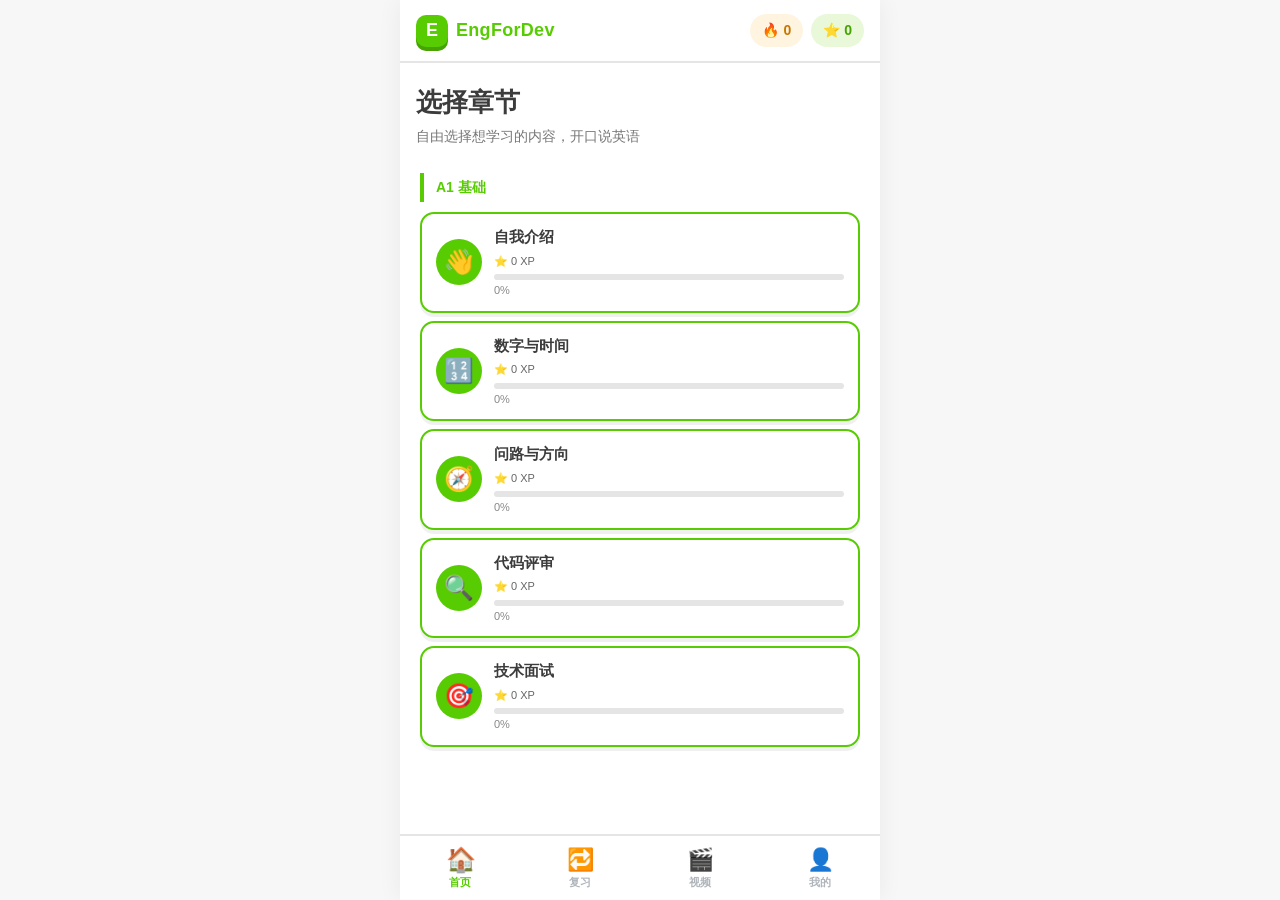
==== index.html @ a8bc193c "first commit" ====
<!DOCTYPE html>
<html lang="zh-CN">
<head>
  <meta charset="UTF-8">
  <!-- 手机优先：禁用缩放，适配触屏 -->
  <meta name="viewport" content="width=device-width, initial-scale=1.0, maximum-scale=1.0, user-scalable=no, viewport-fit=cover">
  <meta name="theme-color" content="#58CC02">
  <meta name="apple-mobile-web-app-capable" content="yes">
  <meta name="apple-mobile-web-app-status-bar-style" content="default">
  <title>EngForDev - 开发者英语</title>
  <link rel="manifest" href="manifest.json">
  <link rel="stylesheet" href="style.css?v=7">
</head>
<body>
  <!-- 应用根容器：手机优先，桌面端居中限宽 -->
  <div id="app">

    <!-- ============ 顶部状态栏 ============ -->
    <header class="app-header">
      <div class="logo">
        <span class="logo-mark">E</span>
        <span class="logo-text">EngForDev</span>
      </div>
      <div class="stats">
        <!-- 连续打卡天数 -->
        <div class="stat-pill streak" title="连续打卡">
          <span class="stat-icon">🔥</span>
          <span class="stat-value" id="streak-count">0</span>
        </div>
        <!-- 总 XP -->
        <div class="stat-pill xp" title="总经验">
          <span class="stat-icon">⭐</span>
          <span class="stat-value" id="xp-count">0</span>
        </div>
      </div>
    </header>

    <!-- ============ 主视图区 ============ -->
    <!-- 各 .view 默认隐藏，.active 显示；由 app.js 切换 -->
    <main id="main-view">

      <!-- ---------- 首页：路径图 ---------- -->
      <section id="view-home" class="view active">
        <div class="view-inner">
          <h1 class="page-title">选择章节</h1>
          <p class="page-sub">自由选择想学习的内容，开口说英语</p>
          <!-- 路径图节点由 app.js 根据 data.js 动态生成 -->
          <div id="path-map" class="path-map"></div>
        </div>
      </section>

      <!-- ---------- 学习页：分步流程 ---------- -->
      <section id="view-learn" class="view">
        <!-- 步骤进度条 -->
        <div class="step-progress">
          <div class="step-progress-bar"><div id="step-progress-fill"></div></div>
          <button class="step-exit" id="step-exit" title="退出学习">✕</button>
        </div>

        <!-- 步骤容器：每个 step 由 app.js 渲染，默认全部隐藏 -->
        <div id="learn-stage" class="learn-stage">
          <!-- 1. 本章目标 -->
          <div class="step" id="step-goal" hidden>
            <h2 class="step-title">本章目标</h2>
            <div class="goal-card" id="goal-card"></div>
            <button class="btn btn-primary btn-block" data-step-next>开始学习</button>
          </div>

          <!-- 2. 核心词块 -->
          <div class="step" id="step-blocks" hidden>
            <h2 class="step-title">核心词块</h2>
            <p class="step-hint">点喇叭朗读，跟读练习</p>
            <div id="blocks-list" class="blocks-list"></div>
            <button class="btn btn-primary btn-block" data-step-next>继续</button>
          </div>

          <!-- 3. 语法微讲解 -->
          <div class="step" id="step-grammar" hidden>
            <h2 class="step-title">语法微讲解</h2>
            <div id="grammar-card" class="grammar-card"></div>
            <button class="btn btn-primary btn-block" data-step-next>继续</button>
          </div>

          <!-- 4. 练习题（8道） -->
          <div class="step" id="step-quiz" hidden>
            <div class="quiz-header">
              <span class="quiz-counter" id="quiz-counter">1 / 8</span>
            </div>
            <div id="quiz-body" class="quiz-body"></div>
            <button class="btn btn-primary btn-block" id="quiz-check" disabled>检查</button>
          </div>

          <!-- 5. 视频播放器（中英双字幕） -->
          <div class="step" id="step-video" hidden>
            <h2 class="step-title">情景视频</h2>
            <div class="video-wrap" id="video-wrap">
              <!-- video 元素由 app.js 注入 src，track 加载 vtt 字幕 -->
            </div>
            <div id="subtitle-area" class="subtitle-area"></div>
            <p class="step-hint">点击英文字母查看释义</p>
            <!-- 跟读面板：点"跟读"按钮后展开，逐句朗读→录音→评分 -->
            <div id="shadow-panel" class="shadow-panel" hidden>
              <div class="shadow-head">
                <span class="shadow-title">🎤 跟读练习</span>
                <button class="shadow-close" id="shadow-close" title="关闭跟读" aria-label="关闭跟读">✕</button>
              </div>
              <div class="shadow-target">
                <div class="shadow-target-en" id="shadow-target-en">—</div>
                <div class="shadow-target-zh" id="shadow-target-zh">—</div>
              </div>
              <div class="shadow-result" id="shadow-result" hidden></div>
              <button class="btn btn-secondary btn-block" id="shadow-start">🎤 开始录音跟读</button>
            </div>
            <button class="btn btn-secondary btn-block" id="step-video-shadow">🎤 跟读本句</button>
            <button class="btn btn-primary btn-block" data-step-next>继续</button>
          </div>

          <!-- 6. 角色扮演 -->
          <div class="step" id="step-roleplay" hidden>
            <h2 class="step-title">角色扮演</h2>
            <p class="step-hint" id="roleplay-scene"></p>
            <div id="roleplay-log" class="roleplay-log"></div>
            <div id="roleplay-options" class="roleplay-options"></div>
          </div>

          <!-- 7. 章测（5题） -->
          <div class="step" id="step-exam" hidden>
            <div class="quiz-header">
              <span class="quiz-counter" id="exam-counter">1 / 5</span>
              <span class="quiz-label">章测</span>
            </div>
            <div id="exam-body" class="quiz-body"></div>
            <button class="btn btn-primary btn-block" id="exam-check" disabled>检查</button>
          </div>

          <!-- 8. 完成页 -->
          <div class="step" id="step-done" hidden>
            <div class="done-card">
              <div class="done-emoji">🎉</div>
              <h2 class="done-title">本章完成！</h2>
              <div class="done-stats" id="done-stats"></div>
              <button class="btn btn-primary btn-block" id="done-back-home">返回首页</button>
            </div>
          </div>
        </div>
      </section>

      <!-- ---------- 复习页 ---------- -->
      <section id="view-review" class="view">
        <div class="view-inner">
          <h1 class="page-title">复习</h1>
          <div class="tabs">
            <button class="tab active" data-review-tab="wrong">错题本</button>
            <button class="tab" data-review-tab="spaced">间隔复习</button>
          </div>
          <!-- 错题列表 -->
          <div id="review-wrong" class="review-pane active">
            <div id="wrong-list" class="card-list"></div>
            <button class="btn btn-secondary btn-block" id="wrong-redo">重做全部错题</button>
          </div>
          <!-- 间隔复习 -->
          <div id="review-spaced" class="review-pane">
            <div id="spaced-list" class="card-list"></div>
          </div>
        </div>
      </section>

      <!-- ---------- 视频页 ---------- -->
      <section id="view-video" class="view">
        <div class="view-inner">
          <h1 class="page-title">视频库</h1>
          <p class="page-sub">支持加载 .vtt 双字幕与跟读</p>
          <div id="video-list" class="card-list"></div>
          <!-- 视频播放器（选中后展开） -->
          <div id="video-player" class="video-player" hidden>
            <div class="video-wrap" id="vp-wrap"></div>
            <div id="vp-subtitle" class="subtitle-area"></div>
            <!-- 跟读面板：与学习页结构一致，复用 startShadowing -->
            <div id="vp-shadow-panel" class="shadow-panel" hidden>
              <div class="shadow-head">
                <span class="shadow-title">🎤 跟读练习</span>
                <button class="shadow-close" id="vp-shadow-close" title="关闭跟读" aria-label="关闭跟读">✕</button>
              </div>
              <div class="shadow-target">
                <div class="shadow-target-en" id="vp-shadow-target-en">—</div>
                <div class="shadow-target-zh" id="vp-shadow-target-zh">—</div>
              </div>
              <div class="shadow-result" id="vp-shadow-result" hidden></div>
              <button class="btn btn-secondary btn-block" id="vp-shadow-start">🎤 开始录音跟读</button>
            </div>
            <div class="vp-controls">
              <button class="btn btn-secondary" id="vp-shadow">🎤 跟读模式</button>
            </div>
          </div>
        </div>
      </section>

      <!-- ---------- 我的页面 ---------- -->
      <section id="view-profile" class="view">
        <div class="view-inner">
          <h1 class="page-title">我的</h1>
          <!-- 统计卡 -->
          <div class="profile-stats">
            <div class="profile-stat">
              <div class="ps-value" id="profile-xp">0</div>
              <div class="ps-label">总 XP</div>
            </div>
            <div class="profile-stat">
              <div class="ps-value" id="profile-streak">0</div>
              <div class="ps-label">连续打卡</div>
            </div>
            <div class="profile-stat">
              <div class="ps-value" id="profile-chapters">0</div>
              <div class="ps-label">完成章节</div>
            </div>
          </div>
          <!-- 徽章墙 -->
          <h2 class="section-title">徽章墙</h2>
          <div id="badge-wall" class="badge-wall"></div>
          <!-- AI 设置 -->
          <h2 class="section-title">AI 角色扮演设置</h2>
          <div class="settings-card">
            <p class="settings-hint">填入 Gemini API Key 后，角色扮演将由 AI 生成回复；未填或调用失败时自动回退到预设对话树。</p>
            <label class="settings-label" for="gemini-api-key">Gemini API Key</label>
            <input type="password" id="gemini-api-key" class="settings-input" placeholder="AIza..." autocomplete="off">
            <div class="settings-row">
              <button class="btn btn-secondary" id="gemini-save">保存</button>
              <button class="btn btn-primary" id="gemini-test">测试连接</button>
            </div>
            <p class="settings-link">免费获取地址：<a href="https://aistudio.google.com/apikey" target="_blank" rel="noopener">aistudio.google.com/apikey</a></p>
            <p class="settings-status" id="gemini-status"></p>
          </div>
          <!-- 操作 -->
          <button class="btn btn-danger btn-block" id="reset-progress">重置全部进度</button>
        </div>
      </section>

    </main>

    <!-- ============ 底部导航 ============ -->
    <nav class="bottom-nav">
      <button class="nav-btn active" data-view="home">
        <span class="nav-icon">🏠</span><span class="nav-label">首页</span>
      </button>
      <button class="nav-btn" data-view="review">
        <span class="nav-icon">🔁</span><span class="nav-label">复习</span>
      </button>
      <button class="nav-btn" data-view="video">
        <span class="nav-icon">🎬</span><span class="nav-label">视频</span>
      </button>
      <button class="nav-btn" data-view="profile">
        <span class="nav-icon">👤</span><span class="nav-label">我的</span>
      </button>
    </nav>

    <!-- ============ 即时反馈遮罩 ============ -->
    <!-- 答对/答错时由 app.js 控制 .show -->
    <div id="feedback" class="feedback">
      <div class="feedback-inner" id="feedback-inner">
        <div class="feedback-emoji" id="feedback-emoji"></div>
        <div class="feedback-text" id="feedback-text"></div>
      </div>
    </div>

    <!-- ============ Toast 提示 ============ -->
    <div id="toast" class="toast" hidden></div>

    <!-- ============ 词义弹窗（点击字幕单词时弹出） ============ -->
    <div id="word-popup" class="word-popup" hidden>
      <div class="word-popup-card">
        <div class="word-popup-head">
          <span class="word-popup-word" id="word-popup-word">—</span>
          <button class="word-popup-close" id="word-popup-close" title="关闭" aria-label="关闭">✕</button>
        </div>
        <div class="word-popup-def" id="word-popup-def">—</div>
        <button class="btn btn-primary btn-block" id="word-popup-speak">🔊 朗读</button>
      </div>
    </div>
  </div>

  <!-- 数据层先于逻辑层加载 -->
  <script src="data.js?v=9"></script>
  <script src="app.js?v=9"></script>
</body>
</html>
---- style.css ----
/* ============================================================
   EngForDev 样式表
   风格参考 Duolingo：绿色 #58CC02、圆角、按钮动画、即时反馈
   手机优先：默认移动端布局，桌面端居中限宽 480px
   ============================================================ */

/* ---------- CSS 变量（主题色板） ---------- */
:root {
  --green: #58CC02;          /* 主品牌绿 */
  --green-dark: #46A302;     /* 按下/阴影绿 */
  --green-light: #89E14B;    /* 高亮绿 */
  --gold: #FFC800;           /* 已完成金色 */
  --gold-dark: #E0A800;
  --blue: #1CB0F6;           /* 信息蓝 */
  --red: #FF4B4B;            /* 错误红 */
  --red-dark: #E03535;
  --gray: #AFB5BB;           /* 未解锁灰 */
  --gray-light: #E5E5E5;
  --gray-bg: #F7F7F7;
  --text: #3C3C3C;
  --text-light: #777777;
  --white: #FFFFFF;
  --radius: 16px;            /* 通用圆角 */
  --radius-sm: 10px;
  --radius-lg: 24px;
  --shadow: 0 4px 0 var(--gray-light);
  --shadow-green: 0 4px 0 var(--green-dark);
  --shadow-gold: 0 4px 0 var(--gold-dark);
  --shadow-red: 0 4px 0 var(--red-dark);
  --tap: 52px;               /* 触控最小热区（手机端加大，防误触） */
  --font: -apple-system, BlinkMacSystemFont, "Segoe UI", "PingFang SC",
          "Hiragino Sans GB", "Microsoft YaHei", sans-serif;
}

/* ---------- 基础重置 ---------- */
* { box-sizing: border-box; margin: 0; padding: 0; -webkit-tap-highlight-color: transparent; }
html, body { height: 100%; }
body {
  font-family: var(--font);
  color: var(--text);
  background: var(--gray-bg);
  font-size: 16px;
  line-height: 1.5;
  /* 防止 iOS 整页滚动回弹 */
  overscroll-behavior: none;
  /* 手机端滑动流畅：禁止双击缩放延迟 */
  touch-action: manipulation;
  -webkit-text-size-adjust: 100%;
}
button { font-family: inherit; cursor: pointer; border: none; background: none; color: inherit;
  /* 防止按钮文字被选中导致误触高亮 */
  user-select: none; -webkit-user-select: none;
  /* 触屏滑动不卡顿 */
  touch-action: manipulation;
}
[hidden] { display: none !important; }

/* ---------- 应用根容器：手机优先，桌面端限宽 ---------- */
#app {
  display: flex;
  flex-direction: column;
  height: 100vh;
  max-width: 480px;          /* 桌面端模拟手机宽度 */
  margin: 0 auto;
  background: var(--white);
  box-shadow: 0 0 24px rgba(0,0,0,0.06);
  position: relative;
  overflow: hidden;
}

/* ---------- 顶部状态栏 ---------- */
.app-header {
  flex: 0 0 auto;
  display: flex;
  align-items: center;
  justify-content: space-between;
  padding: 14px 16px;
  background: var(--white);
  border-bottom: 2px solid var(--gray-light);
  padding-top: max(14px, env(safe-area-inset-top)); /* 适配刘海屏 */
}
.logo { display: flex; align-items: center; gap: 8px; }
.logo-mark {
  display: inline-flex; align-items: center; justify-content: center;
  width: 32px; height: 32px;
  background: var(--green); color: #fff;
  border-radius: 10px; font-weight: 800; font-size: 18px;
  box-shadow: var(--shadow-green);
}
.logo-text { font-weight: 800; font-size: 18px; color: var(--green); letter-spacing: 0.3px; }
.stats { display: flex; gap: 8px; }
.stat-pill {
  display: flex; align-items: center; gap: 4px;
  background: var(--gray-bg); border-radius: 999px;
  padding: 6px 12px; font-weight: 700; font-size: 14px;
  min-height: 32px;
}
.stat-pill.streak { background: #FFF4E0; color: #C77700; }
.stat-pill.xp { background: #E8F8D8; color: var(--green-dark); }
.stat-icon { font-size: 14px; }

/* ---------- 主视图区 ---------- */
#main-view { flex: 1 1 auto; overflow-y: auto; -webkit-overflow-scrolling: touch; }
.view { display: none; }
.view.active { display: block; animation: fadeIn .25s ease; }
@keyframes fadeIn { from { opacity: 0; transform: translateY(6px); } to { opacity: 1; transform: none; } }
.view-inner { padding: 20px 16px 96px; }   /* 底部留出导航空间 */
.page-title { font-size: 26px; font-weight: 800; color: var(--text); }
.page-sub { color: var(--text-light); margin-top: 4px; margin-bottom: 18px; font-size: 14px; }
.section-title { font-size: 18px; font-weight: 800; margin: 20px 0 12px; }

/* ============================================================
   首页：路径图
   ============================================================ */
.path-map {
  position: relative;
  display: flex;
  flex-direction: column;
  align-items: center;
  padding: 8px 0 32px;
  gap: 18px;
}
.path-node {
  position: relative;
  display: flex; flex-direction: column; align-items: center; gap: 6px;
}
/* 节点之间的连接线 */
.path-node + .path-node::before {
  content: ""; position: absolute; top: -18px; left: 50%;
  width: 4px; height: 18px; background: var(--gray-light);
  transform: translateX(-50%);
}
.node-circle {
  width: 72px; height: 72px; border-radius: 50%;
  display: flex; align-items: center; justify-content: center;
  font-size: 28px; font-weight: 800; color: #fff;
  position: relative; user-select: none;
  touch-action: manipulation;
  box-shadow: 0 6px 0 rgba(0,0,0,0.12);
  transition: transform .15s ease;
}
.node-circle:active { transform: translateY(3px); }
/* 状态：已完成（金色 + 星标） */
.node-circle.done { background: var(--gold); box-shadow: var(--shadow-gold); }
.node-circle.done::after { content: "★"; position: absolute; font-size: 30px; }
/* 状态：当前（绿色 + 脉冲动画） */
.node-circle.current { background: var(--green); box-shadow: var(--shadow-green); animation: pulse 1.8s infinite; }
@keyframes pulse {
  0%, 100% { box-shadow: var(--shadow-green), 0 0 0 0 rgba(88,204,2,0.5); }
  50% { box-shadow: var(--shadow-green), 0 0 0 14px rgba(88,204,2,0); }
}
/* 状态：未解锁（灰色 + 锁） */
.node-circle.locked { background: var(--gray); box-shadow: 0 6px 0 #9aa0a6; }
.node-circle.locked::after { content: "🔒"; font-size: 24px; }
.node-label { font-size: 13px; font-weight: 700; text-align: center; max-width: 120px; }
.node-label.locked { color: var(--gray); }

/* ===== 首页：章节自由选择列表 ===== */
.path-map {
  display: block;
  padding: 8px 0 32px;
}
.stage-group { margin-bottom: 20px; }
.stage-label {
  font-size: 14px; font-weight: 800; color: var(--green);
  padding: 4px 12px; margin: 0 4px 10px;
  border-left: 4px solid var(--green);
}
.chapter-card {
  display: flex; align-items: center; gap: 12px;
  background: #fff; border: 2px solid var(--gray-light);
  border-radius: 14px; padding: 12px 14px; margin: 8px 4px;
  box-shadow: 0 4px 0 rgba(0,0,0,0.06);
  touch-action: manipulation; cursor: pointer;
  transition: transform .12s ease, border-color .12s;
}
.chapter-card:active { transform: translateY(2px); }
.chapter-card.done { border-color: var(--gold); background: #fffdf5; }
.chapter-card.available { border-color: var(--green); }
.chapter-icon {
  width: 46px; height: 46px; border-radius: 50%;
  background: var(--green); color: #fff;
  display: flex; align-items: center; justify-content: center;
  font-size: 24px; flex-shrink: 0;
}
.chapter-card.done .chapter-icon { background: var(--gold); }
.chapter-meta { flex: 1; min-width: 0; }
.chapter-title { font-size: 15px; font-weight: 700; margin-bottom: 4px; }
.chapter-sub { display: flex; gap: 8px; font-size: 11px; color: #666; margin-bottom: 5px; }
.chapter-done { color: var(--gold); font-weight: 700; }
.chapter-progress {
  height: 6px; background: var(--gray-light); border-radius: 3px; overflow: hidden;
}
.chapter-progress-fill {
  height: 100%; background: var(--green); border-radius: 3px;
  transition: width .3s ease;
}
.chapter-card.done .chapter-progress-fill { background: var(--gold); }
.chapter-pct { font-size: 11px; color: #888; margin-top: 2px; }

/* ============================================================
   学习页：分步流程
   ============================================================ */
/* 步骤进度条 */
.step-progress {
  position: sticky; top: 0; z-index: 5;
  display: flex; align-items: center; gap: 12px;
  padding: 10px 16px; background: var(--white);
  border-bottom: 2px solid var(--gray-light);
}
.step-progress-bar { flex: 1; height: 12px; background: var(--gray-light); border-radius: 999px; overflow: hidden; }
#step-progress-fill { height: 100%; width: 0; background: var(--green); border-radius: 999px; transition: width .4s ease; }
.step-exit {
  width: 36px; height: 36px; border-radius: 50%;
  background: var(--gray-bg); color: var(--text-light);
  font-size: 18px; font-weight: 700; display: flex; align-items: center; justify-content: center;
}
.step-exit:active { background: var(--gray-light); }

.learn-stage { padding: 20px 16px 120px; }
.step { animation: fadeIn .3s ease; }
.step-title { font-size: 22px; font-weight: 800; margin-bottom: 8px; }
.step-hint { color: var(--text-light); font-size: 14px; margin-bottom: 16px; }

/* 本章目标卡 */
.goal-card {
  background: linear-gradient(135deg, #E8F8D8, #fff);
  border: 2px solid var(--green-light);
  border-radius: var(--radius); padding: 20px; margin-bottom: 20px;
}
.goal-card .goal-emoji { font-size: 40px; margin-bottom: 8px; }
.goal-card .goal-text { font-size: 16px; font-weight: 600; }

/* 核心词块卡 */
.blocks-list { display: flex; flex-direction: column; gap: 12px; margin-bottom: 20px; }
.block-card {
  display: flex; align-items: center; gap: 12px;
  background: var(--white); border: 2px solid var(--gray-light);
  border-radius: var(--radius); padding: 14px;
}
.block-speak {
  flex: 0 0 auto; width: 52px; height: 52px; border-radius: 50%;
  background: var(--blue); color: #fff; font-size: 22px;
  display: flex; align-items: center; justify-content: center;
  box-shadow: 0 4px 0 #0D8FCC; transition: transform .12s;
}
.block-speak:active { transform: translateY(2px); box-shadow: 0 2px 0 #0D8FCC; }
.block-text { flex: 1; }
.block-en { font-size: 17px; font-weight: 700; color: var(--text); }
.block-zh { font-size: 13px; color: var(--text-light); margin-top: 2px; }

/* 语法卡 */
.grammar-card {
  background: #FFF8E0; border: 2px solid #FFE08A;
  border-radius: var(--radius); padding: 18px; margin-bottom: 20px;
}
.grammar-title { font-weight: 800; color: #B07A00; margin-bottom: 8px; }
.grammar-rule { font-size: 15px; margin-bottom: 10px; }
.grammar-table { width: 100%; border-collapse: collapse; font-size: 14px; }
.grammar-table th, .grammar-table td { padding: 8px; text-align: center; border: 1px solid #FFE08A; }
.grammar-table th { background: #FFEFC0; }
.grammar-example { font-size: 14px; color: var(--text-light); font-style: italic; }

/* ============================================================
   练习题 / 章测通用
   ============================================================ */
.quiz-header { display: flex; align-items: center; justify-content: space-between; margin-bottom: 12px; }
.quiz-counter { font-weight: 700; color: var(--green-dark); }
.quiz-label { background: var(--gold); color: #fff; padding: 2px 10px; border-radius: 999px; font-size: 12px; font-weight: 700; }
.quiz-body { margin-bottom: 16px; }
.quiz-prompt { font-size: 19px; font-weight: 700; margin-bottom: 16px; line-height: 1.45; }
.quiz-prompt .blank { display: inline-block; min-width: 60px; border-bottom: 3px solid var(--green); margin: 0 4px; }

/* 选项按钮 */
.option-btn {
  display: block; width: 100%; text-align: left;
  padding: 14px 16px; margin-bottom: 10px; min-height: var(--tap);
  border: 2px solid var(--gray-light); border-radius: var(--radius-sm);
  background: var(--white); font-size: 16px; font-weight: 600;
  box-shadow: 0 3px 0 var(--gray-light); transition: all .12s;
}
.option-btn:active { transform: translateY(2px); box-shadow: 0 1px 0 var(--gray-light); }
.option-btn.selected { border-color: var(--green); box-shadow: 0 3px 0 var(--green-light); background: #F4FFE8; }
.option-btn.correct { border-color: var(--green); background: #E8F8D8; box-shadow: var(--shadow-green); }
.option-btn.wrong { border-color: var(--red); background: #FFEAEA; box-shadow: var(--shadow-red); }
.option-btn.disabled { pointer-events: none; opacity: .6; }

/* 排序题：可拖拽词块 */
.order-area {
  display: flex; flex-wrap: wrap; gap: 8px;
  min-height: 56px; padding: 10px;
  border: 2px dashed var(--gray-light); border-radius: var(--radius-sm); margin-bottom: 12px;
}
.order-area.empty::before { content: "拖入或点击下方词块排序"; color: var(--gray); font-size: 13px; }
.order-chip {
  padding: 8px 14px; background: var(--green); color: #fff;
  border-radius: 8px; font-weight: 700; font-size: 15px;
  box-shadow: 0 3px 0 var(--green-dark);
}
.order-chip:active { transform: translateY(2px); }
.order-pool { display: flex; flex-wrap: wrap; gap: 8px; }
.order-pool .order-chip { background: var(--blue); box-shadow: 0 3px 0 #0D8FCC; }

/* 填空题：输入框 */
.fill-input {
  width: 100%; padding: 14px 16px; font-size: 18px; font-weight: 700;
  border: 2px solid var(--gray-light); border-radius: var(--radius-sm);
  outline: none; transition: border-color .15s;
}
.fill-input:focus { border-color: var(--green); }
.fill-input.correct { border-color: var(--green); background: #E8F8D8; }
.fill-input.wrong { border-color: var(--red); background: #FFEAEA; }

/* ============================================================
   视频播放器 + 字幕
   ============================================================ */
.video-wrap { background: #000; border-radius: var(--radius); overflow: hidden; margin-bottom: 12px; }
.video-wrap video { display: block; width: 100%; }
.subtitle-area {
  background: #222; color: #fff; border-radius: var(--radius);
  padding: 14px; min-height: 56px; margin-bottom: 12px; font-size: 16px;
  line-height: 1.6; text-align: center;
}
.subtitle-en { font-weight: 700; margin-bottom: 4px; }
.subtitle-en .word { cursor: pointer; border-bottom: 2px dotted var(--green-light);
  /* 词级点击热区扩大：手机端易点中 */
  display: inline-block; padding: 2px 1px; margin: 0 1px;
  touch-action: manipulation;
}
.subtitle-en .word:active { color: var(--green-light); }
.subtitle-zh { color: #CCC; font-size: 14px; }

.video-player { margin-top: 16px; }
.vp-controls { display: flex; gap: 10px; }
.video-card {
  display: flex; align-items: center; gap: 12px;
  background: var(--white); border: 2px solid var(--gray-light);
  border-radius: var(--radius); padding: 14px; margin-bottom: 10px;
}
.video-thumb {
  flex: 0 0 auto; width: 64px; height: 64px; border-radius: 12px;
  background: linear-gradient(135deg, var(--green), var(--green-light));
  display: flex; align-items: center; justify-content: center; font-size: 28px;
}
.video-meta { flex: 1; }
.video-title { font-weight: 700; font-size: 15px; }
.video-desc { font-size: 13px; color: var(--text-light); margin-top: 2px; }

/* ============================================================
   角色扮演
   ============================================================ */
.roleplay-log { display: flex; flex-direction: column; gap: 10px; margin-bottom: 16px; }
.rp-bubble {
  max-width: 80%; padding: 12px 16px; border-radius: 16px;
  font-size: 15px; line-height: 1.4; animation: fadeIn .25s ease;
}
.rp-bubble.npc {
  align-self: flex-start; background: var(--gray-light);
  border-bottom-left-radius: 4px;
}
.rp-bubble.me {
  align-self: flex-end; background: var(--green); color: #fff;
  border-bottom-right-radius: 4px;
}
.rp-bubble.me.wrong { background: var(--red); }
.roleplay-options { display: flex; flex-direction: column; gap: 8px; }
.rp-stats { background: #E8F8D8; border-radius: var(--radius); padding: 14px; text-align: center; font-weight: 700; color: var(--green-dark); margin-bottom: 8px; }
.retell-row { display: flex; align-items: center; justify-content: space-between; gap: 10px; margin-bottom: 8px; }
.retell-sentence { background: #FFF7D6; padding: 10px 14px; border-radius: var(--radius); flex: 1; font-style: italic; }

/* ============================================================
   完成页
   ============================================================ */
.done-card { text-align: center; padding: 20px 0; }
.done-emoji { font-size: 72px; animation: bounce 1s ease infinite; }
@keyframes bounce { 0%,100% { transform: translateY(0); } 50% { transform: translateY(-10px); } }
.done-title { font-size: 26px; font-weight: 800; color: var(--green-dark); margin: 12px 0; }
.done-stats { display: flex; justify-content: center; gap: 16px; margin-bottom: 24px; }
.done-stat { background: #E8F8D8; border-radius: var(--radius); padding: 14px 20px; }
.done-stat .ds-value { font-size: 24px; font-weight: 800; color: var(--green-dark); }
.done-stat .ds-label { font-size: 12px; color: var(--text-light); }

/* ============================================================
   复习页
   ============================================================ */
.tabs { display: flex; gap: 8px; margin-bottom: 16px; }
.tab {
  flex: 1; padding: 10px; border-radius: var(--radius-sm);
  background: var(--gray-bg); font-weight: 700; font-size: 14px; color: var(--text-light);
}
.tab.active { background: var(--green); color: #fff; box-shadow: var(--shadow-green); }
.review-pane { display: none; }
.review-pane.active { display: block; }
.card-list { display: flex; flex-direction: column; gap: 10px; margin-bottom: 16px; }
.review-item {
  background: var(--white); border: 2px solid var(--gray-light);
  border-radius: var(--radius-sm); padding: 14px;
}
.review-item .ri-type { font-size: 11px; font-weight: 700; color: var(--blue); text-transform: uppercase; }
.review-item .ri-prompt { font-size: 15px; font-weight: 600; margin: 4px 0; }
.review-item .ri-answer { font-size: 13px; color: var(--green-dark); }
.review-item .ri-answer.wrong-ans { color: var(--red); text-decoration: line-through; }
.empty-state { text-align: center; color: var(--gray); padding: 40px 0; font-size: 14px; }

/* ============================================================
   我的页面
   ============================================================ */
.profile-stats { display: flex; gap: 10px; margin-bottom: 8px; }
.profile-stat {
  flex: 1; background: linear-gradient(135deg, #E8F8D8, #fff);
  border: 2px solid var(--green-light); border-radius: var(--radius);
  padding: 16px 8px; text-align: center;
}
.ps-value { font-size: 28px; font-weight: 800; color: var(--green-dark); }
.ps-label { font-size: 12px; color: var(--text-light); margin-top: 2px; }
.badge-wall { display: grid; grid-template-columns: repeat(3, 1fr); gap: 10px; margin-bottom: 24px; }
.badge {
  aspect-ratio: 1; border-radius: 50%; background: var(--gray-light);
  display: flex; flex-direction: column; align-items: center; justify-content: center;
  font-size: 28px; gap: 2px; opacity: .5;
}
.badge.earned { background: linear-gradient(135deg, var(--gold), #FFE070); opacity: 1; box-shadow: var(--shadow-gold); animation: pop .4s ease; }
.badge .badge-name { font-size: 10px; font-weight: 700; color: var(--text); }
@keyframes pop { 0% { transform: scale(0); } 80% { transform: scale(1.15); } 100% { transform: scale(1); } }

/* ============================================================
   按钮通用
   ============================================================ */
.btn {
  display: inline-flex; align-items: center; justify-content: center; gap: 8px;
  min-height: var(--tap); padding: 12px 20px; border-radius: var(--radius-sm);
  font-weight: 800; font-size: 16px; letter-spacing: .3px;
  transition: transform .12s, box-shadow .12s, filter .15s;
  user-select: none;
}
.btn:active { transform: translateY(2px); }
.btn:disabled { filter: grayscale(.6) opacity(.55); cursor: not-allowed; transform: none; }
.btn-block { display: flex; width: 100%; margin-top: 8px; }
.btn-primary { background: var(--green); color: #fff; box-shadow: var(--shadow-green); }
.btn-primary:active { box-shadow: 0 2px 0 var(--green-dark); }
.btn-secondary { background: var(--white); color: var(--blue); border: 2px solid var(--blue); box-shadow: 0 4px 0 var(--blue); }
.btn-secondary:active { box-shadow: 0 2px 0 var(--blue); }
.btn-danger { background: var(--red); color: #fff; box-shadow: var(--shadow-red); }
.btn-danger:active { box-shadow: 0 2px 0 var(--red-dark); }
.btn-ghost { background: transparent; color: var(--text-light); }

/* ============================================================
   即时反馈遮罩
   ============================================================ */
.feedback {
  position: fixed; left: 0; right: 0; bottom: 0;
  max-width: 480px; margin: 0 auto;
  transform: translateY(100%); transition: transform .3s ease;
  z-index: 50; pointer-events: none;
}
.feedback.show { transform: translateY(0); pointer-events: auto; }
.feedback-inner {
  display: flex; align-items: center; gap: 12px;
  padding: 16px 20px; border-radius: var(--radius-lg) var(--radius-lg) 0 0;
  border-bottom: 4px solid rgba(0,0,0,0.06);
}
.feedback.correct .feedback-inner { background: #E8F8D8; }
.feedback.wrong .feedback-inner { background: #FFEAEA; }
.feedback-emoji { font-size: 28px; }
.feedback-text { font-weight: 700; font-size: 16px; }
.feedback.correct .feedback-text { color: var(--green-dark); }
.feedback.wrong .feedback-text { color: var(--red-dark); }

/* ---------- Toast ---------- */
.toast {
  position: fixed; left: 50%; bottom: 96px; transform: translateX(-50%);
  background: rgba(0,0,0,0.82); color: #fff; padding: 10px 20px;
  border-radius: 999px; font-size: 14px; font-weight: 600; z-index: 60;
  animation: toastIn .25s ease;
}
@keyframes toastIn { from { opacity: 0; transform: translate(-50%, 10px); } to { opacity: 1; transform: translate(-50%, 0); } }

/* ============================================================
   底部导航
   ============================================================ */
.bottom-nav {
  flex: 0 0 auto; display: flex; background: var(--white);
  border-top: 2px solid var(--gray-light);
  padding-bottom: env(safe-area-inset-bottom);
}
.nav-btn {
  flex: 1; display: flex; flex-direction: column; align-items: center; justify-content: center;
  gap: 2px; padding: 10px 0; min-height: 64px;
  color: var(--gray); font-size: 11px; font-weight: 700; transition: color .15s;
}
.nav-icon { font-size: 22px; }
.nav-btn.active { color: var(--green); }
.nav-btn.active .nav-icon { transform: scale(1.1); }

/* ============================================================
   响应式：窄屏微调
   ============================================================ */
@media (max-width: 360px) {
  .page-title { font-size: 22px; }
  .node-circle { width: 64px; height: 64px; }
  .badge-wall { grid-template-columns: repeat(3, 1fr); }
}

/* ============================================================
   词义弹窗（点击字幕单词弹出）
   ============================================================ */
.word-popup {
  position: fixed; inset: 0; z-index: 80;
  background: rgba(0, 0, 0, 0.55);
  display: flex; align-items: center; justify-content: center;
  padding: 24px 20px;
  animation: fadeIn .2s ease;
}
.word-popup[hidden] { display: none !important; }
.word-popup-card {
  width: 100%; max-width: 360px;
  background: var(--white); border-radius: var(--radius-lg);
  padding: 18px 18px 16px;
  box-shadow: 0 12px 40px rgba(0,0,0,0.25);
  animation: pop .25s ease;
}
.word-popup-head {
  display: flex; align-items: center; justify-content: space-between;
  margin-bottom: 8px;
}
.word-popup-word {
  font-size: 22px; font-weight: 800; color: var(--green-dark);
  word-break: break-word;
}
.word-popup-close {
  width: 36px; height: 36px; border-radius: 50%;
  background: var(--gray-bg); color: var(--text-light);
  font-size: 18px; font-weight: 700;
  display: flex; align-items: center; justify-content: center;
  flex: 0 0 auto;
}
.word-popup-close:active { background: var(--gray-light); }
.word-popup-def {
  font-size: 16px; line-height: 1.5; color: var(--text);
  margin: 8px 0 14px; padding: 12px 14px;
  background: #F4FFE8; border-radius: var(--radius-sm);
  border-left: 4px solid var(--green);
}

/* ============================================================
   跟读面板（学习页 + 视频页共用结构）
   ============================================================ */
.shadow-panel {
  margin: 10px 0 14px; padding: 14px;
  background: linear-gradient(135deg, #E8F4FF, #fff);
  border: 2px solid #BFE3FF; border-radius: var(--radius);
  animation: fadeIn .25s ease;
}
.shadow-panel[hidden] { display: none !important; }
.shadow-head {
  display: flex; align-items: center; justify-content: space-between;
  margin-bottom: 8px;
}
.shadow-title { font-weight: 800; color: #0D8FCC; font-size: 15px; }
.shadow-close {
  width: 32px; height: 32px; border-radius: 50%;
  background: #fff; color: var(--text-light);
  font-size: 16px; font-weight: 700;
  display: flex; align-items: center; justify-content: center;
  flex: 0 0 auto;
}
.shadow-close:active { background: var(--gray-light); }
.shadow-target {
  background: #fff; border-radius: var(--radius-sm);
  padding: 12px 14px; margin-bottom: 10px;
  border: 1px solid #DCEFFF;
}
.shadow-target-en { font-size: 17px; font-weight: 700; color: var(--text); }
.shadow-target-zh { font-size: 13px; color: var(--text-light); margin-top: 4px; }
.shadow-result {
  font-size: 14px; padding: 10px 12px; border-radius: var(--radius-sm);
  margin-bottom: 10px; line-height: 1.5;
}
.shadow-result[hidden] { display: none !important; }
.shadow-result.pass { background: #E8F8D8; color: var(--green-dark); border-left: 4px solid var(--green); }
.shadow-result.fail { background: #FFEAEA; color: var(--red-dark); border-left: 4px solid var(--red); }

/* ---------- AI 角色扮演加载气泡 ---------- */
.rp-loading { color: var(--text-light); font-style: italic; letter-spacing: 2px; }

/* ---------- 设置卡片（Gemini API Key） ---------- */
.settings-card {
  background: var(--white); border: 1px solid var(--gray-light); border-radius: var(--radius);
  padding: 16px; margin-bottom: 16px;
}
.settings-hint { font-size: 13px; color: var(--text-light); margin-bottom: 12px; line-height: 1.5; }
.settings-label { display: block; font-size: 13px; font-weight: 700; color: var(--text); margin-bottom: 6px; }
.settings-input {
  width: 100%; padding: 12px 14px; font-size: 14px;
  border: 2px solid var(--gray-light); border-radius: var(--radius-sm);
  background: var(--white); color: var(--text);
  font-family: ui-monospace, Menlo, Consolas, monospace;
  outline: none; transition: border-color .15s;
}
.settings-input:focus { border-color: var(--green); }
.settings-row { display: flex; gap: 10px; margin-top: 10px; }
.settings-row .btn { flex: 1; }
.settings-link { font-size: 12px; color: var(--text-light); margin-top: 10px; }
.settings-link a { color: var(--blue); text-decoration: none; }
.settings-status { font-size: 13px; margin-top: 8px; min-height: 18px; color: var(--text-light); }
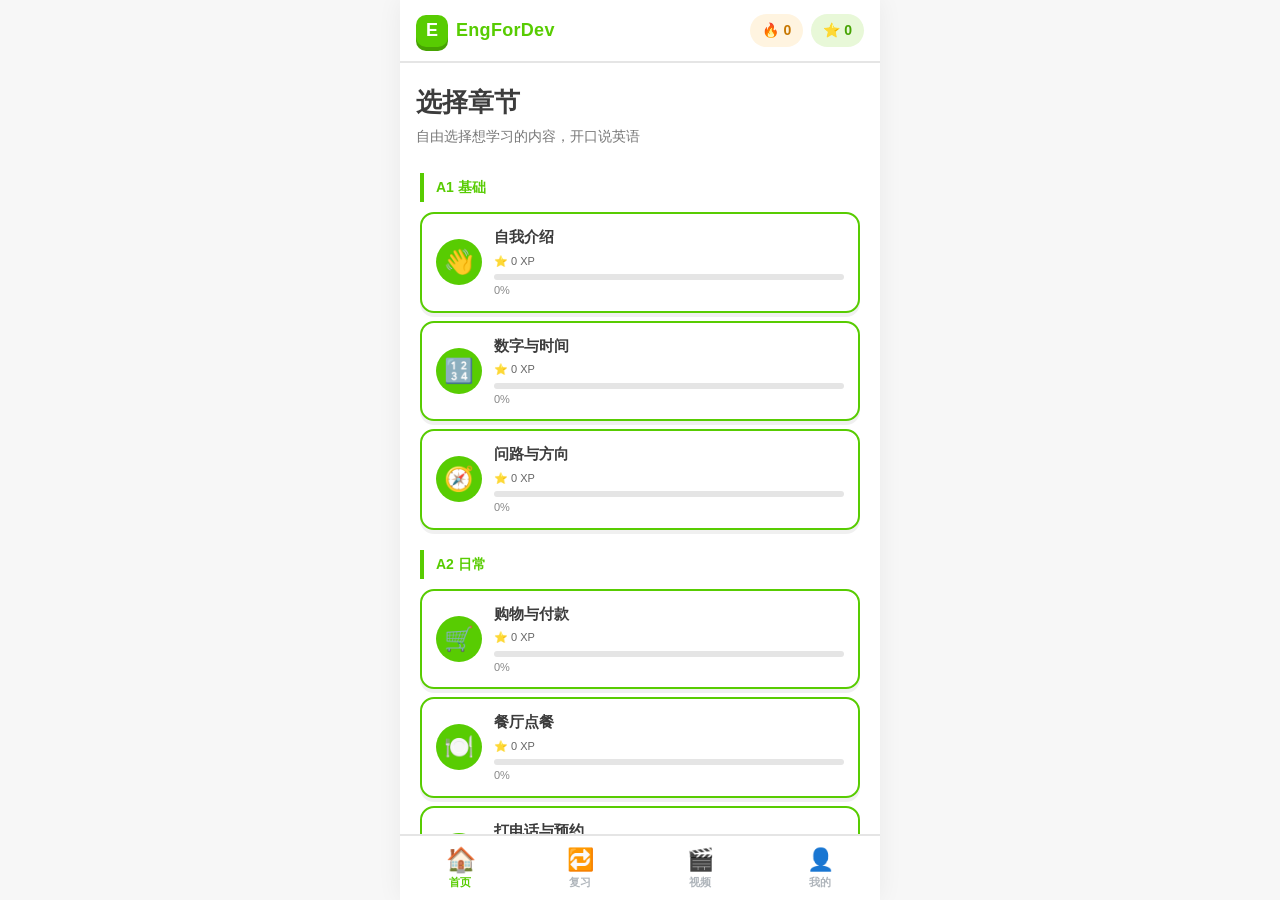
==== commit 45ac9eb7: "更新主界面为自由选择章节，新增ch4-ch15" ====
--- a/index.html
+++ b/index.html
@@ -9,7 +9,7 @@
   <meta name="apple-mobile-web-app-status-bar-style" content="default">
   <title>EngForDev - 开发者英语</title>
   <link rel="manifest" href="manifest.json">
-  <link rel="stylesheet" href="style.css?v=7">
+  <link rel="stylesheet" href="style.css?v=11">
 </head>
 <body>
   <!-- 应用根容器：手机优先，桌面端居中限宽 -->
@@ -39,12 +39,12 @@
     <!-- 各 .view 默认隐藏，.active 显示；由 app.js 切换 -->
     <main id="main-view">
 
-      <!-- ---------- 首页：路径图 ---------- -->
+      <!-- ---------- 首页：章节选择 ---------- -->
       <section id="view-home" class="view active">
         <div class="view-inner">
           <h1 class="page-title">选择章节</h1>
           <p class="page-sub">自由选择想学习的内容，开口说英语</p>
-          <!-- 路径图节点由 app.js 根据 data.js 动态生成 -->
+          <!-- 章节列表由 app.js 根据 data.js 动态生成 -->
           <div id="path-map" class="path-map"></div>
         </div>
       </section>
@@ -81,16 +81,16 @@
             <button class="btn btn-primary btn-block" data-step-next>继续</button>
           </div>
 
-          <!-- 4. 练习题（8道） -->
+          <!-- 4. 练习题 -->
           <div class="step" id="step-quiz" hidden>
             <div class="quiz-header">
-              <span class="quiz-counter" id="quiz-counter">1 / 8</span>
+              <span class="quiz-counter" id="quiz-counter">1 / 16</span>
             </div>
             <div id="quiz-body" class="quiz-body"></div>
             <button class="btn btn-primary btn-block" id="quiz-check" disabled>检查</button>
           </div>
 
-          <!-- 5. 视频播放器（中英双字幕） -->
+          <!-- 5. 情景视频（中英双字幕 + 跟读） -->
           <div class="step" id="step-video" hidden>
             <h2 class="step-title">情景视频</h2>
             <div class="video-wrap" id="video-wrap">
@@ -105,8 +105,8 @@
                 <button class="shadow-close" id="shadow-close" title="关闭跟读" aria-label="关闭跟读">✕</button>
               </div>
               <div class="shadow-target">
-                <div class="shadow-target-en" id="shadow-target-en">—</div>
-                <div class="shadow-target-zh" id="shadow-target-zh">—</div>
+                <div class="shadow-target-en" id="shadow-target-en"></div>
+                <div class="shadow-target-zh" id="shadow-target-zh"></div>
               </div>
               <div class="shadow-result" id="shadow-result" hidden></div>
               <button class="btn btn-secondary btn-block" id="shadow-start">🎤 开始录音跟读</button>
@@ -123,10 +123,10 @@
             <div id="roleplay-options" class="roleplay-options"></div>
           </div>
 
-          <!-- 7. 章测（5题） -->
+          <!-- 7. 章测 -->
           <div class="step" id="step-exam" hidden>
             <div class="quiz-header">
-              <span class="quiz-counter" id="exam-counter">1 / 5</span>
+              <span class="quiz-counter" id="exam-counter">1 / 16</span>
               <span class="quiz-label">章测</span>
             </div>
             <div id="exam-body" class="quiz-body"></div>
@@ -168,7 +168,7 @@
       <!-- ---------- 视频页 ---------- -->
       <section id="view-video" class="view">
         <div class="view-inner">
-          <h1 class="page-title">视频库</h1>
+          <h1 class="page-title">视频</h1>
           <p class="page-sub">支持加载 .vtt 双字幕与跟读</p>
           <div id="video-list" class="card-list"></div>
           <!-- 视频播放器（选中后展开） -->
@@ -182,8 +182,8 @@
                 <button class="shadow-close" id="vp-shadow-close" title="关闭跟读" aria-label="关闭跟读">✕</button>
               </div>
               <div class="shadow-target">
-                <div class="shadow-target-en" id="vp-shadow-target-en">—</div>
-                <div class="shadow-target-zh" id="vp-shadow-target-zh">—</div>
+                <div class="shadow-target-en" id="vp-shadow-target-en"></div>
+                <div class="shadow-target-zh" id="vp-shadow-target-zh"></div>
               </div>
               <div class="shadow-result" id="vp-shadow-result" hidden></div>
               <button class="btn btn-secondary btn-block" id="vp-shadow-start">🎤 开始录音跟读</button>
@@ -199,7 +199,7 @@
       <section id="view-profile" class="view">
         <div class="view-inner">
           <h1 class="page-title">我的</h1>
-          <!-- 统计卡 -->
+          <!-- 统计 -->
           <div class="profile-stats">
             <div class="profile-stat">
               <div class="ps-value" id="profile-xp">0</div>
@@ -269,17 +269,17 @@
     <div id="word-popup" class="word-popup" hidden>
       <div class="word-popup-card">
         <div class="word-popup-head">
-          <span class="word-popup-word" id="word-popup-word">—</span>
+          <span class="word-popup-word" id="word-popup-word"></span>
           <button class="word-popup-close" id="word-popup-close" title="关闭" aria-label="关闭">✕</button>
         </div>
-        <div class="word-popup-def" id="word-popup-def">—</div>
+        <div class="word-popup-def" id="word-popup-def"></div>
         <button class="btn btn-primary btn-block" id="word-popup-speak">🔊 朗读</button>
       </div>
     </div>
   </div>
 
   <!-- 数据层先于逻辑层加载 -->
-  <script src="data.js?v=9"></script>
-  <script src="app.js?v=9"></script>
+  <script src="data.js?v=13"></script>
+  <script src="app.js?v=11"></script>
 </body>
 </html>
